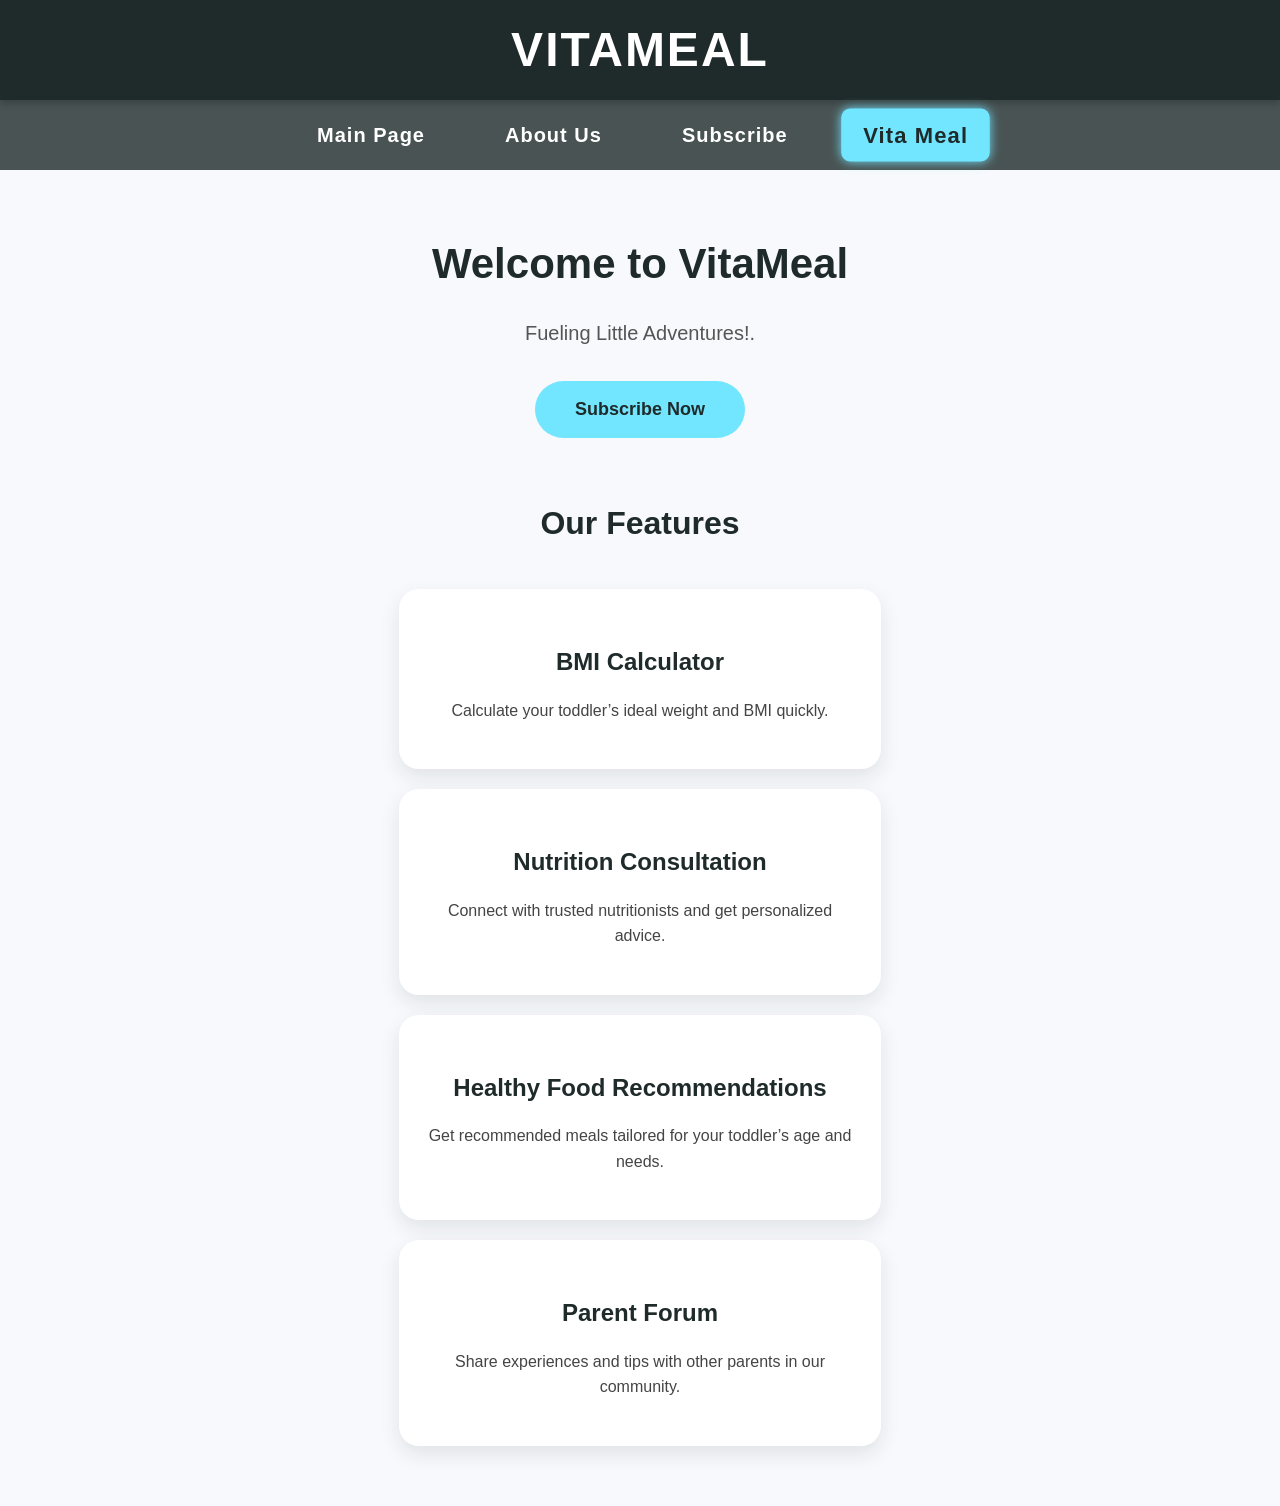
==== index.html @ 684e9265 "Rename main.html to index.html" ====
<!DOCTYPE html>
<html lang="en">
<head>
    <meta charset="UTF-8" />
    <meta name="viewport" content="width=device-width, initial-scale=1" />
    <title>VitaMeal - Main Page</title>
    <link rel="stylesheet" href="vita.css" />
</head>
<body>
    <div class="header">
        VitaMeal
    </div>
    <header class="hed">
        <a href="main.html">Main Page</a>
        <a href="about.html">About Us</a>
        <a href="subscribe.html">Subscribe</a>
        <a href="vitameal.html" class="active">Vita Meal</a>
    </header>

    <main class="main-content">
        <section class="hero">
            <h1>Welcome to VitaMeal</h1>
            <p>Fueling Little Adventures!.</p>
            <a href="subscribe.html" class="btn-primary">Subscribe Now</a>
        </section>

        <section class="features">
            <h2>Our Features</h2>
            <div class="feature-cards">
                <div class="feature-card">
                    <h3>BMI Calculator</h3>
                    <p>Calculate your toddler’s ideal weight and BMI quickly.</p>
                </div>
                <div class="feature-card">
                    <h3>Nutrition Consultation</h3>
                    <p>Connect with trusted nutritionists and get personalized advice.</p>
                </div>
                <div class="feature-card">
                    <h3>Healthy Food Recommendations</h3>
                    <p>Get recommended meals tailored for your toddler’s age and needs.</p>
                </div>
                <div class="feature-card">
                    <h3>Parent Forum</h3>
                    <p>Share experiences and tips with other parents in our community.</p>
                </div>
            </div>
        </section>
    </main>
</body>
</html>
---- vita.css ----
body {
  background-color: #f7f9fc;
  margin: 0;
  padding: 0;
  font-family: 'Segoe UI', Tahoma, Geneva, Verdana, sans-serif;
  color: #333;
  line-height: 1.6;
}

.header {
  background-color: #1f2a2a;
  height: 100px;
  color: white;
  font-weight: 700;
  display: flex;
  justify-content: center;
  align-items: center;
  font-size: 48px;
  letter-spacing: 2px;
  text-transform: uppercase;
  box-shadow: 0 4px 6px rgba(0,0,0,0.3);
}

.hed {
  background-color: #1f2a2acc; /* sedikit transparan */
  height: 70px;
  font-size: 20px;
  display: flex;
  justify-content: center;
  align-items: center;
  color: white;
  gap: 40px;
  font-weight: 600;
  letter-spacing: 1px;
}

.hed a {
  color: white;
  text-decoration: none;
  padding: 8px 20px;
  border-radius: 8px;
  transition: all 0.3s ease;
}

.hed a:hover,
.hed a.active {
  background-color: #72e5ff;
  color: #1f2a2a;
  transform: scale(1.1);
  box-shadow: 0 0 10px #72e5ff;
}

.about-container {
  max-width: 720px;
  background: white;
  margin: 40px auto 80px auto;
  padding: 30px 40px;
  border-radius: 20px;
  box-shadow: 0 8px 20px rgba(31, 42, 42, 0.15);
}

.about-container h2 {
  font-size: 32px;
  margin-bottom: 20px;
  color: #1f2a2a;
  border-bottom: 3px solid #72e5ff;
  padding-bottom: 8px;
  font-weight: 700;
}

.about-container h3 {
  font-size: 24px;
  margin-top: 40px;
  margin-bottom: 16px;
  color: #1f2a2a;
  font-weight: 700;
}

.about-container p {
  font-size: 18px;
  margin-bottom: 20px;
}

.about-container ul {
  list-style-type: disc;
  margin-left: 30px;
  margin-bottom: 20px;
  font-size: 18px;
  color: #444;
}

.about-container ul li {
  margin-bottom: 10px;
}

@media (max-width: 768px) {
  .about-container {
    margin: 20px 15px 40px 15px;
    padding: 20px;
  }
  
  .hed {
    gap: 20px;
    font-size: 16px;
  }
  
  .header {
    font-size: 36px;
    height: 80px;
  }
}

.cont {
  display: flex;
  justify-content: center;
  align-items: flex-start;
  gap: 40px;
  margin: 60px auto;
  max-width: 900px;
  padding: 0 20px;
  flex-wrap: wrap;
}

.subscribe {
  background-color: white;
  border-radius: 20px;
  box-shadow: 0 8px 20px rgba(31, 42, 42, 0.1);
  padding: 40px 30px;
  width: 320px;
  text-align: center;
  color: #1f2a2a;
  transition: transform 0.3s ease, box-shadow 0.3s ease;
  cursor: pointer;
  display: flex;
  flex-direction: column;
  justify-content: center;
}

.subscribe h1 {
  font-size: 28px;
  margin-bottom: 15px;
  font-weight: 700;
}

.subscribe p {
  font-size: 16px;
  margin-bottom: 30px;
  color: #555;
}

.subscribe button {
  padding: 12px 25px;
  background-color: #72e5ff;
  color: #1f2a2a;
  font-size: 16px;
  font-weight: 600;
  border: none;
  border-radius: 30px;
  cursor: pointer;
  transition: background-color 0.3s ease, box-shadow 0.3s ease;
}

.subscribe button:hover {
  background-color: #1f2a2a;
  color: #72e5ff;
  box-shadow: 0 0 12px #72e5ff;
}

.subscribe:hover {
  transform: translateY(-8px);
  box-shadow: 0 12px 30px rgba(31, 42, 42, 0.2);
}

@media (max-width: 700px) {
  .cont {
    flex-direction: column;
    align-items: center;
  }

  .subscribe {
    width: 90%;
    margin-bottom: 30px;
  }
}

.main-content {
    max-width: 960px;
    margin: 60px auto;
    padding: 0 20px;
}

.hero {
    text-align: center;
    margin-bottom: 60px;
}

.hero h1 {
    font-size: 42px;
    color: #1f2a2a;
    margin-bottom: 16px;
    font-weight: 700;
}

.hero p {
    font-size: 20px;
    color: #555;
    margin-bottom: 32px;
}

.btn-primary {
    background-color: #72e5ff;
    color: #1f2a2a;
    font-weight: 700;
    font-size: 18px;
    padding: 14px 40px;
    border-radius: 40px;
    text-decoration: none;
    transition: background-color 0.3s ease, transform 0.3s ease;
    display: inline-block;
}

.btn-primary:hover {
    background-color: #1f2a2a;
    color: #72e5ff;
    transform: scale(1.05);
}

.features {
    text-align: center;
}

.features h2 {
    font-size: 32px;
    color: #1f2a2a;
    margin-bottom: 40px;
    font-weight: 700;
}

.feature-cards {
    display: flex;
    justify-content: center;

    flex-wrap: wrap;
    gap: 20px;
}

.feature-card {
    background-color: white;
    border-radius: 20px;
    box-shadow: 0 8px 20px rgba(31, 42, 42, 0.1);
    padding: 30px 25px;
    width: 45%;
    min-width: 280px;
    color: #1f2a2a;
    transition: transform 0.3s ease, box-shadow 0.3s ease;
}

.feature-card:hover {
    transform: translateY(-8px);
    box-shadow: 0 12px 30px rgba(31, 42, 42, 0.15);
}

.feature-card h3 {
    font-size: 24px;
    margin-bottom: 16px;
    font-weight: 700;
}

.feature-card p {
    font-size: 16px;
    color: #444;
}

@media (max-width: 768px) {
    .feature-cards {
        flex-direction: column;
        align-items: center;
        justify-content: center;
    }

    .feature-card {
        width: 90%;
        margin-bottom: 20px;
    }
}

.page-title {
  text-align: center;
  font-size: 36px;
  margin: 40px 0 20px 0;
  color: #1f2a2a;
  font-weight: 700;
}

.calculator-container {
  display: flex;
  justify-content: center;
  flex-wrap: wrap;
  gap: 40px;
  padding: 20px;
}

.calculator-box {
  background-color: white;
  padding: 30px;
  border-radius: 30px;
  box-shadow: 0 8px 20px rgba(0, 0, 0, 0.1);
  width: 320px;
  display: flex;
  flex-direction: column;
  gap: 15px;
}

.calculator-box label {
  font-weight: 600;
  margin-bottom: 4px;
  color: #1f2a2a;
}

.calculator-box input {
  padding: 10px;
  border-radius: 10px;
  border: 1px solid #ccc;
  font-size: 16px;
}

.calculator-box button {
  margin-top: 10px;
  padding: 12px;
  border: none;
  border-radius: 30px;
  background-color: #72e5ff;
  color: #1f2a2a;
  font-weight: bold;
  font-size: 18px;
  cursor: pointer;
  transition: all 0.3s ease;
}

.calculator-box button:hover {
  background-color: #1f2a2a;
  color: #72e5ff;
}

.result-section {
  display: flex;
  flex-direction: column;
  gap: 20px;
  justify-content: center;
}

.result-card {
  background-color: white;
  padding: 20px;
  width: 300px;
  border-radius: 20px;
  box-shadow: 0 4px 12px rgba(31, 42, 42, 0.1);
  font-size: 16px;
  text-align: center;
  color: #1f2a2a;
}

@media (max-width: 768px) {
  .calculator-container {
    flex-direction: column;
    align-items: center;
  }
}

.hidden{
  display: none;
}
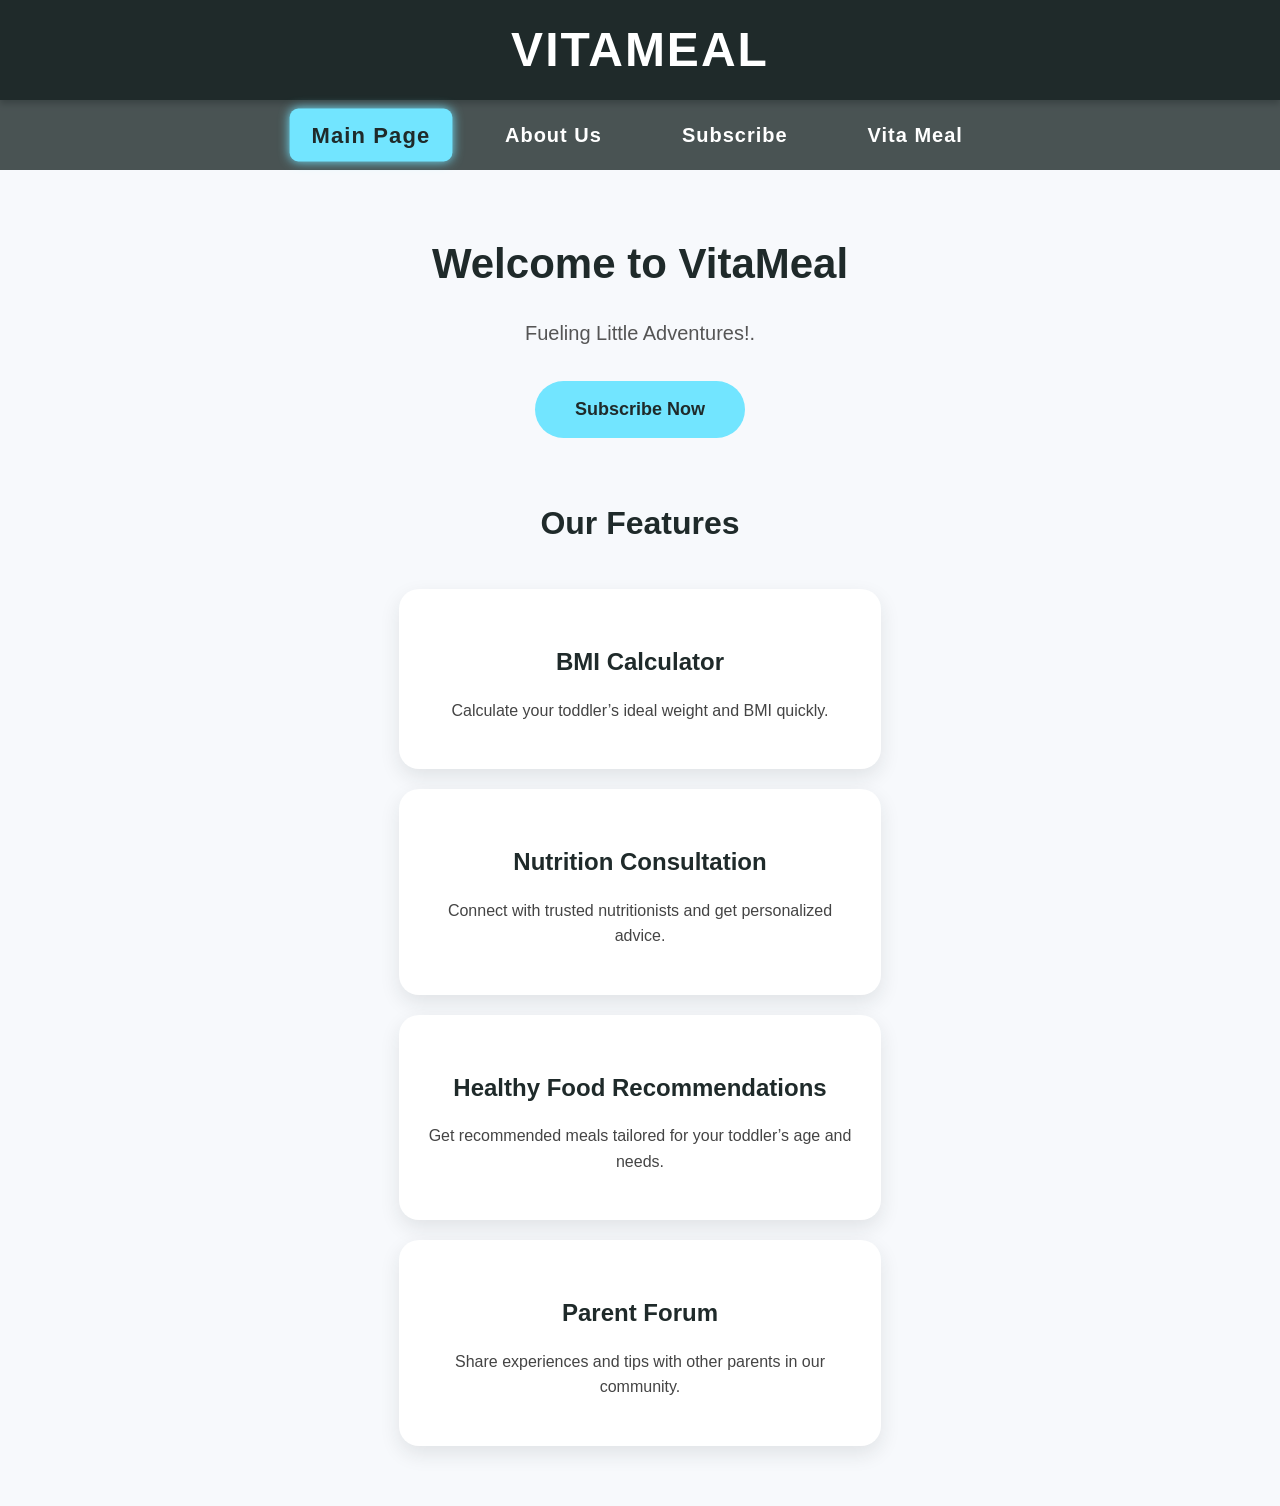
==== commit d6ae6010: "Update index.html" ====
--- a/index.html
+++ b/index.html
@@ -11,10 +11,10 @@
         VitaMeal
     </div>
     <header class="hed">
-        <a href="main.html">Main Page</a>
+        <a href="index.html" class="active">Main Page</a>
         <a href="about.html">About Us</a>
         <a href="subscribe.html">Subscribe</a>
-        <a href="vitameal.html" class="active">Vita Meal</a>
+        <a href="vitameal.html">Vita Meal</a>
     </header>
 
     <main class="main-content">
--- a/vita.css
+++ b/vita.css
@@ -127,13 +127,14 @@
   box-shadow: 0 8px 20px rgba(31, 42, 42, 0.1);
   padding: 40px 30px;
   width: 320px;
+  min-height: 420px;
+  box-sizing: border-box;
   text-align: center;
   color: #1f2a2a;
   transition: transform 0.3s ease, box-shadow 0.3s ease;
   cursor: pointer;
   display: flex;
   flex-direction: column;
-  justify-content: center;
 }
 
 .subscribe h1 {
@@ -164,6 +165,22 @@
   background-color: #1f2a2a;
   color: #72e5ff;
   box-shadow: 0 0 12px #72e5ff;
+}
+
+.subscribe ul {
+    text-align: left;
+    padding-left: 25px;
+    line-height: 2;
+}
+
+.subscribe h2 {
+    font-size: 32px;
+    margin: 15px 0;
+}
+
+.subscribe h2 span {
+    font-size: 16px;
+    font-weight: normal;
 }
 
 .subscribe:hover {
